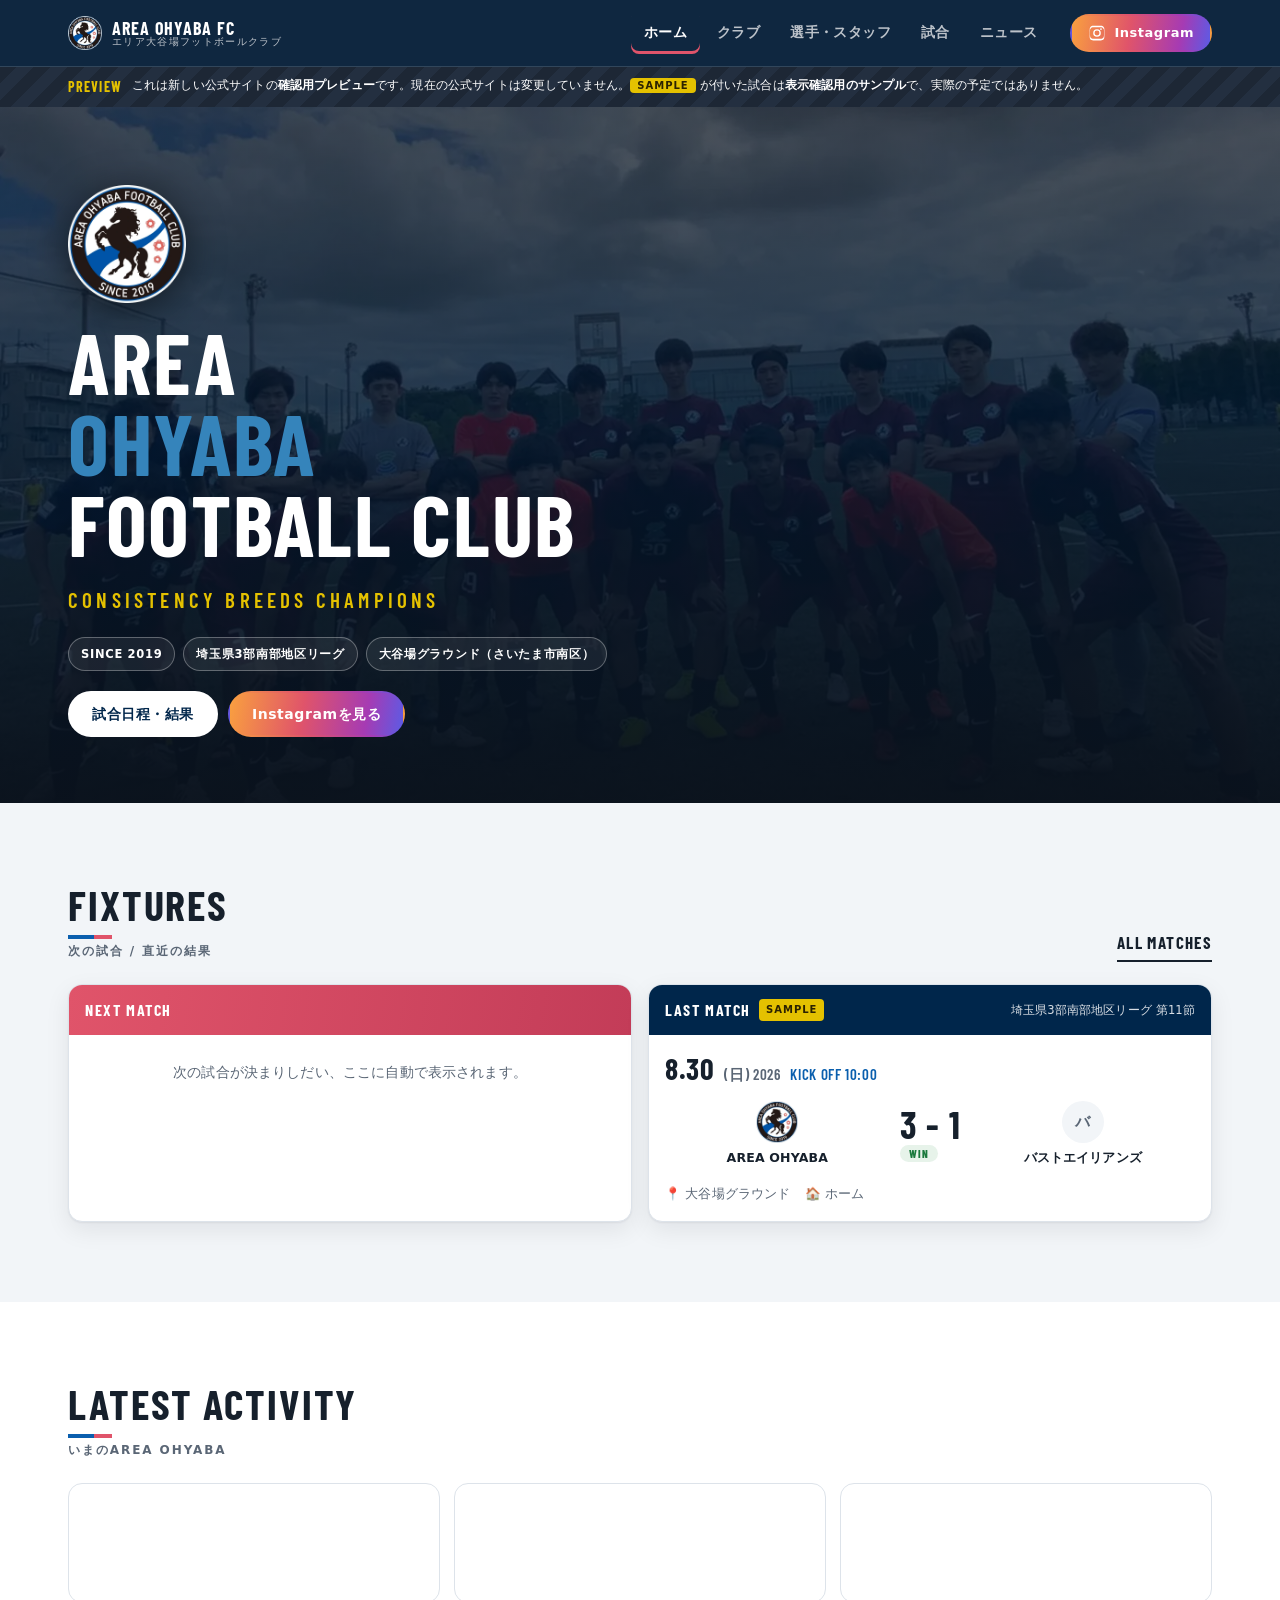
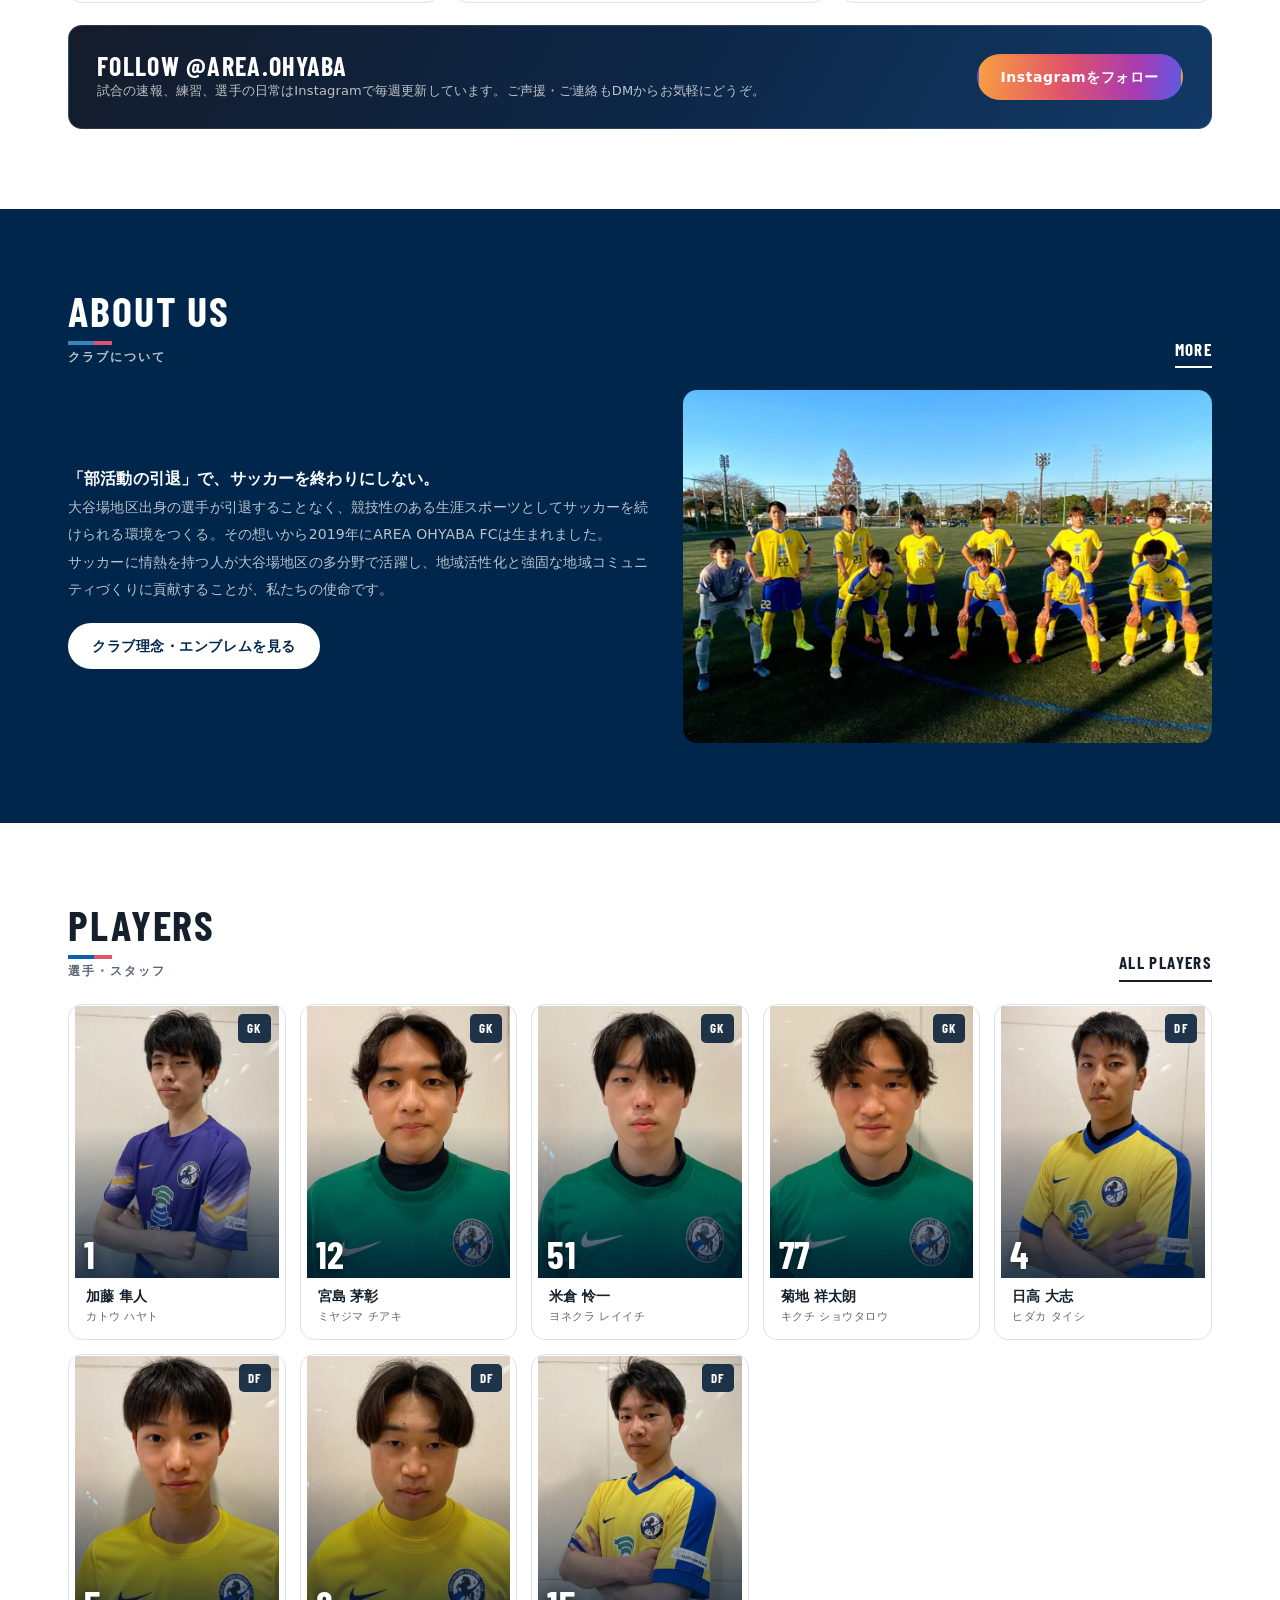
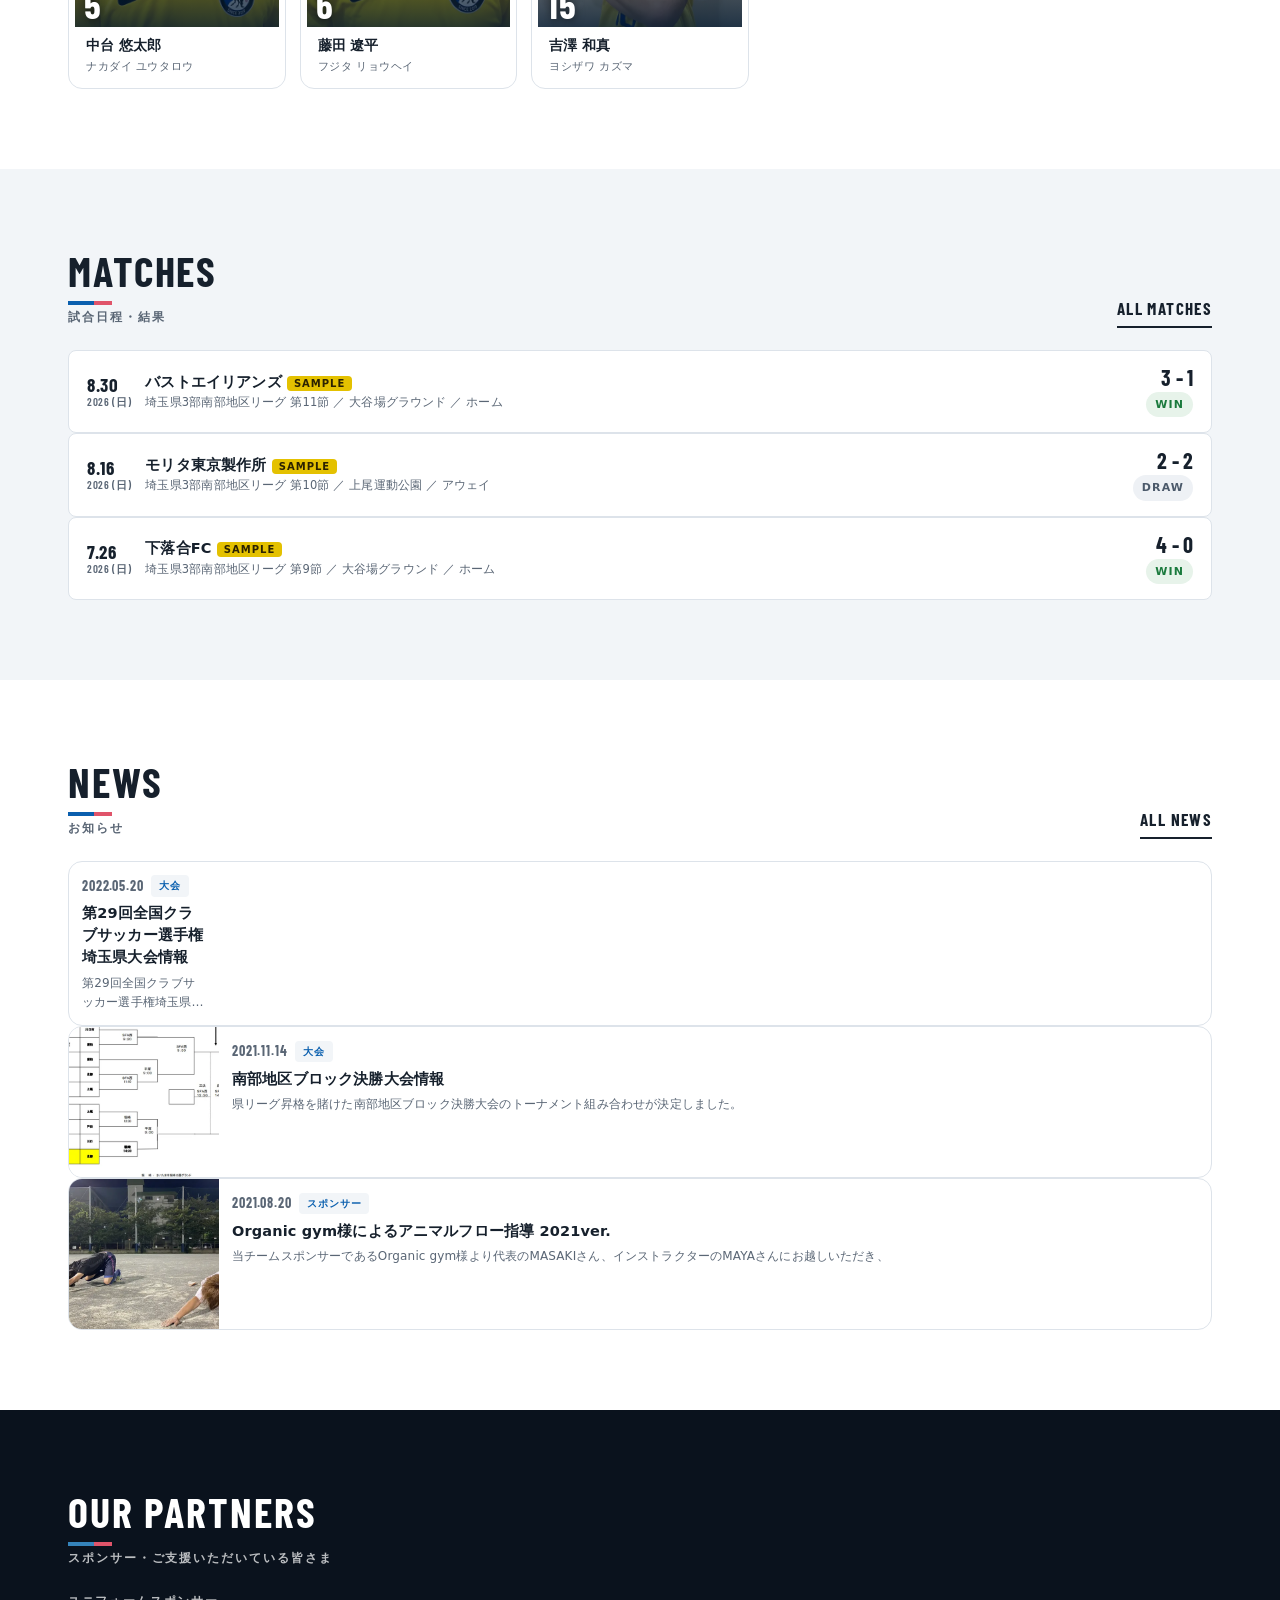
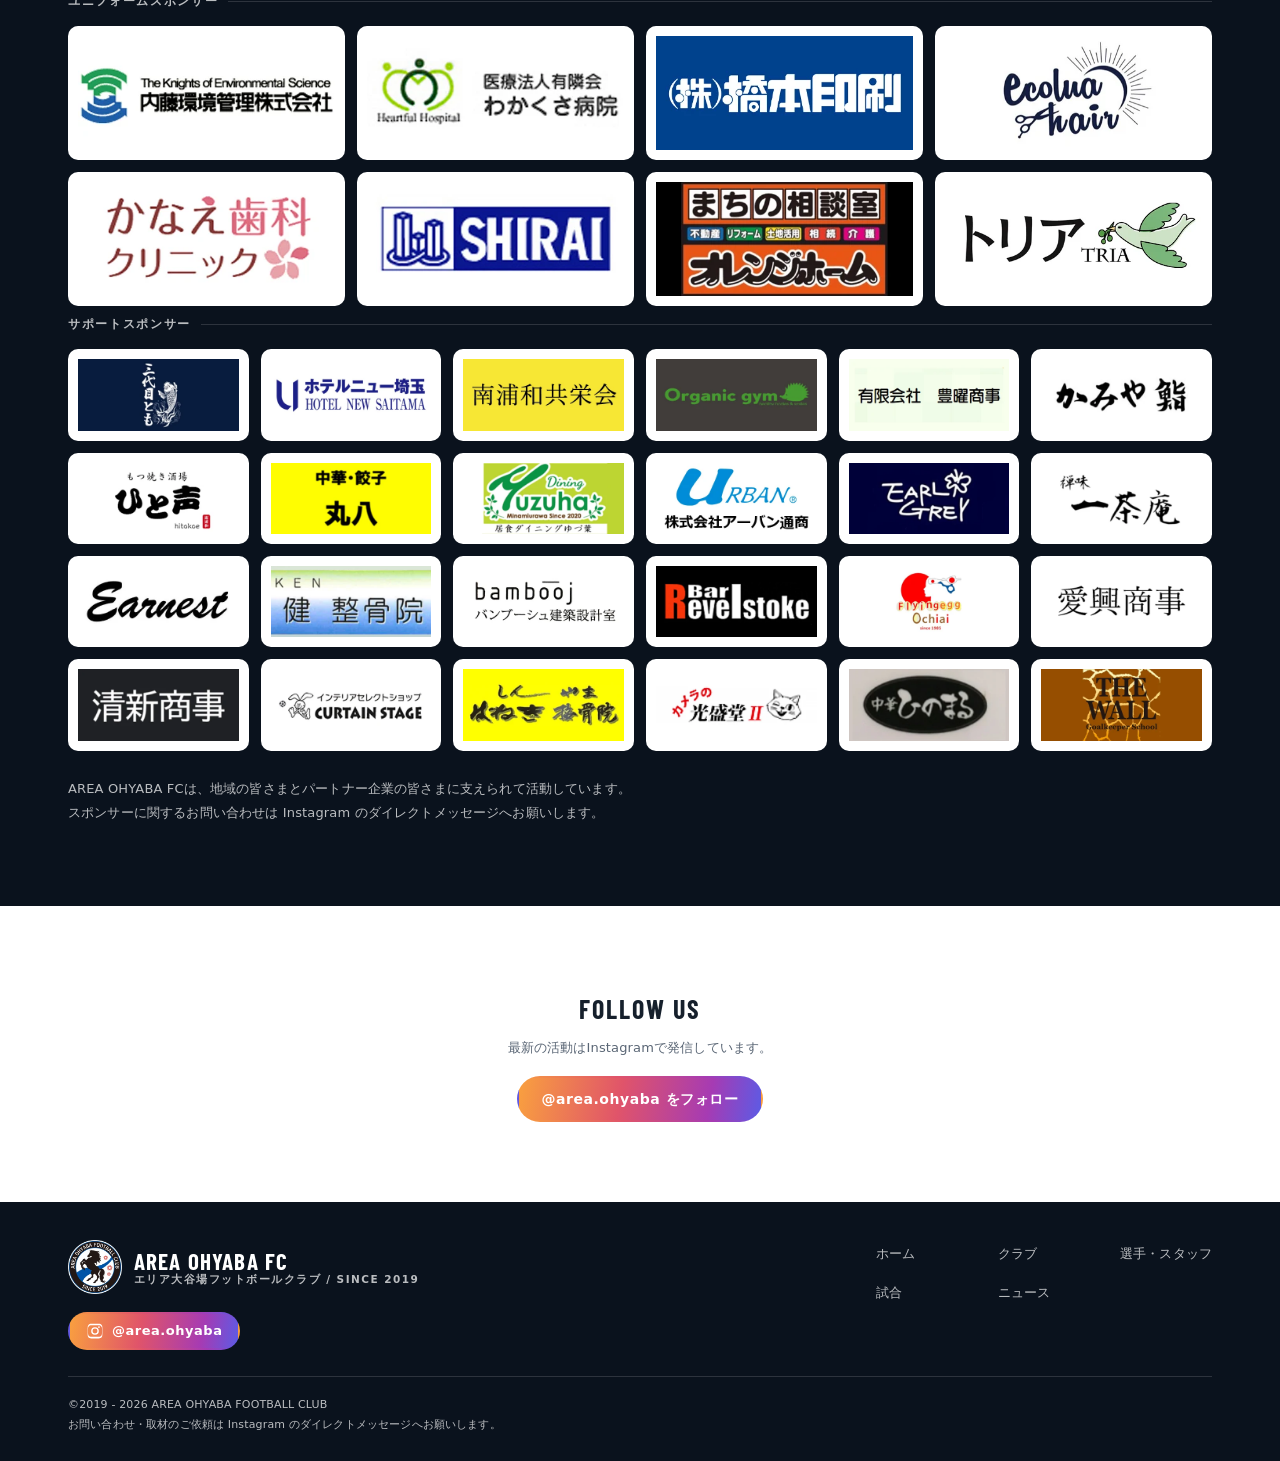
==== site/index.html @ 71bb1d7e "Phase 0-4: AREA OHYABA FC V2 仮サイト（初版） 現行サイト https://area-ohyaba.sub.jp/ は一切変更していない。 - 静的HTML+CSS+Van" ====
<!doctype html>
<html lang="ja">
<head>
<meta charset="utf-8">
<meta name="viewport" content="width=device-width,initial-scale=1,viewport-fit=cover">
<title>AREA OHYABA FC 公式サイト</title>
<meta name="description" content="さいたま市南区・大谷場地区を拠点に活動する社会人サッカークラブ AREA OHYABA FC の公式サイト。次の試合、試合結果、選手・スタッフ、ニュース、パートナー情報。">
<meta name="robots" content="noindex,nofollow"><!-- プレビュー中は検索エンジンに載せない。本番公開時に削除する -->
<link rel="canonical" href="https://taishi16.github.io/area-ohyaba-fc-v2/">
<meta property="og:type" content="website">
<meta property="og:site_name" content="AREA OHYABA FC">
<meta property="og:title" content="AREA OHYABA FC 公式サイト">
<meta property="og:description" content="さいたま市南区・大谷場地区を拠点に活動する社会人サッカークラブ AREA OHYABA FC の公式サイト。次の試合、試合結果、選手・スタッフ、ニュース、パートナー情報。">
<meta property="og:image" content="https://taishi16.github.io/area-ohyaba-fc-v2/assets/img/hero/ogp.jpg">
<meta property="og:url" content="https://taishi16.github.io/area-ohyaba-fc-v2/">
<meta name="twitter:card" content="summary_large_image">
<meta name="theme-color" content="#00264b">
<link rel="icon" href="favicon.png" sizes="32x32">
<link rel="apple-touch-icon" href="assets/img/brand/apple-touch-icon.png">
<link rel="preconnect" href="https://fonts.googleapis.com">
<link rel="preconnect" href="https://fonts.gstatic.com" crossorigin>
<link rel="stylesheet" href="https://fonts.googleapis.com/css2?family=Barlow+Condensed:wght@600;700&display=swap">
<link rel="stylesheet" href="assets/css/style.css">
</head>
<body data-page="home">
<noscript><div class="wrap"><p class="err">このサイトの表示にはJavaScriptが必要です。ブラウザの設定でJavaScriptを有効にしてください。</p></div></noscript>
<main>

  <!-- 01 HERO -->
  <section class="hero">
    <div class="hero__media">
      <picture>
        <source media="(min-width:1200px)" srcset="assets/img/hero/hero-1920.webp" type="image/webp">
        <source media="(min-width:700px)" srcset="assets/img/hero/hero-1280.webp" type="image/webp">
        <source srcset="assets/img/hero/hero-800.webp" type="image/webp">
        <img src="assets/img/hero/hero-1280.jpg" alt="" width="1280" height="720" fetchpriority="high">
      </picture>
    </div>
    <div class="wrap hero__in">
      <img class="hero__emblem" src="assets/img/brand/emblem-512.webp" width="118" height="118" alt="AREA OHYABA FC エンブレム">
      <h1 class="hero__name"><span>Area</span><span class="l2">Ohyaba</span><span>Football Club</span></h1>
      <p class="hero__tag" id="hero-tagline">CONSISTENCY BREEDS CHAMPIONS</p>
      <div class="hero__meta" id="hero-chips"></div>
      <div class="hero__cta">
        <a class="btn btn--on-dark" href="matches.html">試合日程・結果</a>
        <a class="btn btn--ig js-ig-link" href="#" target="_blank" rel="noopener">Instagramを見る</a>
      </div>
    </div>
  </section>

  <!-- 02/03 NEXT MATCH / LAST MATCH -->
  <section class="section section--soft">
    <div class="wrap">
      <div class="shead">
        <div class="shead__t"><h2 class="shead__en">Fixtures</h2><p class="shead__ja">次の試合 / 直近の結果</p></div>
        <a class="more" href="matches.html">All Matches</a>
      </div>
      <div class="fixtures" id="fixtures"><p class="loading">読み込み中…</p></div>
    </div>
  </section>

  <!-- 04 LATEST ACTIVITY -->
  <section class="section">
    <div class="wrap">
      <div class="shead">
        <div class="shead__t"><h2 class="shead__en">Latest Activity</h2><p class="shead__ja">いまのAREA OHYABA</p></div>
      </div>
      <div class="ig-grid" id="activity"><p class="loading">読み込み中…</p></div>
      <div class="ig-cta">
        <div class="ig-cta__body">
          <p class="ig-cta__t">Follow @area.ohyaba</p>
          <p class="ig-cta__d">試合の速報、練習、選手の日常はInstagramで毎週更新しています。ご声援・ご連絡もDMからお気軽にどうぞ。</p>
        </div>
        <a class="btn btn--ig js-ig-link" href="#" target="_blank" rel="noopener">Instagramをフォロー</a>
      </div>
    </div>
  </section>

  <!-- 05 ABOUT / CLUB -->
  <section class="section section--dark">
    <div class="wrap">
      <div class="shead">
        <div class="shead__t"><h2 class="shead__en">About Us</h2><p class="shead__ja">クラブについて</p></div>
        <a class="more" href="club.html">More</a>
      </div>
      <div class="about">
        <div>
          <p class="about__lead">「部活動の引退」で、サッカーを終わりにしない。</p>
          <p class="about__txt">大谷場地区出身の選手が引退することなく、競技性のある生涯スポーツとしてサッカーを続けられる環境をつくる。その想いから2019年にAREA OHYABA FCは生まれました。<br>サッカーに情熱を持つ人が大谷場地区の多分野で活躍し、地域活性化と強固な地域コミュニティづくりに貢献することが、私たちの使命です。</p>
          <p style="margin-top:20px"><a class="btn btn--on-dark" href="club.html">クラブ理念・エンブレムを見る</a></p>
        </div>
        <figure class="about__fig">
          <img src="assets/img/club/away-1200.webp" alt="AREA OHYABA FC の選手たち" loading="lazy" width="1200" height="800">
        </figure>
      </div>
    </div>
  </section>

  <!-- 06 PLAYERS -->
  <section class="section">
    <div class="wrap">
      <div class="shead">
        <div class="shead__t"><h2 class="shead__en">Players</h2><p class="shead__ja">選手・スタッフ</p></div>
        <a class="more" href="players.html">All Players</a>
      </div>
      <div class="pgrid" id="players-preview"></div>
    </div>
  </section>

  <!-- 07 MATCHES -->
  <section class="section section--soft">
    <div class="wrap">
      <div class="shead">
        <div class="shead__t"><h2 class="shead__en">Matches</h2><p class="shead__ja">試合日程・結果</p></div>
        <a class="more" href="matches.html">All Matches</a>
      </div>
      <div id="matches-preview"></div>
    </div>
  </section>

  <!-- 08 NEWS -->
  <section class="section">
    <div class="wrap">
      <div class="shead">
        <div class="shead__t"><h2 class="shead__en">News</h2><p class="shead__ja">お知らせ</p></div>
        <a class="more" href="news.html">All News</a>
      </div>
      <div id="news-preview"></div>
    </div>
  </section>

  <!-- 09 PARTNERS -->
  <section class="section section--ink">
    <div class="wrap">
      <div class="shead">
        <div class="shead__t"><h2 class="shead__en">Our Partners</h2><p class="shead__ja">スポンサー・ご支援いただいている皆さま</p></div>
      </div>
      <div id="sponsors"></div>
      <p style="margin-top:26px;font-size:13px;color:var(--text-inv-2);line-height:1.9">
        AREA OHYABA FCは、地域の皆さまとパートナー企業の皆さまに支えられて活動しています。<br>
        スポンサーに関するお問い合わせは Instagram のダイレクトメッセージへお願いします。</p>
    </div>
  </section>

  <!-- 10 SOCIAL -->
  <section class="section section--tight">
    <div class="wrap" style="text-align:center">
      <p style="font-family:var(--display);font-size:26px;font-weight:700;letter-spacing:.08em;text-transform:uppercase">Follow Us</p>
      <p style="font-size:13px;color:var(--text-2);margin:6px 0 16px">最新の活動はInstagramで発信しています。</p>
      <a class="btn btn--ig js-ig-link" href="#" target="_blank" rel="noopener">@area.ohyaba をフォロー</a>
    </div>
  </section>

</main>
<script src="assets/js/config.js"></script>
<script src="assets/js/app.js"></script>
</body>
</html>
---- site/assets/css/style.css ----
@charset "utf-8";
/* ==========================================================================
   AREA OHYABA FC — V2 stylesheet
   設計方針: スマートフォン最優先 / エンブレム由来の配色 / 1ファイル完結
   ブランドカラーはクラブエンブレムから採色（ネイビー・ブルー・ナデシコの赤）
   ========================================================================== */

/* ---------- 1. トークン ---------- */
:root{
  --ink:#0a121d;
  --navy:#00264b;
  --navy-2:#001c39;
  --navy-3:#062f57;
  --blue:#0a5fae;
  --blue-lt:#3584bb;
  --nadeshiko:#e0546a;
  --gold:#e4c100;

  --paper:#ffffff;
  --paper-2:#f2f5f8;
  --paper-3:#e6ebf1;

  --text:#16202c;
  --text-2:#5a6675;
  --text-inv:#ffffff;
  --text-inv-2:rgba(255,255,255,.72);

  --line:#dde3ea;
  --line-dark:rgba(255,255,255,.14);

  --radius:14px;
  --radius-sm:8px;
  --shadow:0 1px 2px rgba(10,18,29,.06),0 8px 24px rgba(10,18,29,.08);
  --shadow-lg:0 2px 6px rgba(10,18,29,.08),0 18px 48px rgba(10,18,29,.14);

  --wrap:1200px;
  --gut:20px;
  --header-h:60px;

  --display:"Barlow Condensed","Arial Narrow",system-ui,sans-serif;
  --sans:"Hiragino Kaku Gothic ProN","Hiragino Sans","Noto Sans JP","Yu Gothic Medium","Yu Gothic",Meiryo,system-ui,sans-serif;
}

/* ---------- 2. リセット ---------- */
*,*::before,*::after{box-sizing:border-box}
html{-webkit-text-size-adjust:100%;scroll-behavior:smooth;scroll-padding-top:calc(var(--header-h) + 12px)}
body{
  margin:0;font-family:var(--sans);color:var(--text);background:var(--paper);
  font-size:15px;line-height:1.75;letter-spacing:.01em;
  -webkit-font-smoothing:antialiased;overflow-x:hidden;
}
img,svg{max-width:100%;height:auto;display:block}
a{color:inherit;text-decoration:none}
button{font:inherit;color:inherit;background:none;border:0;cursor:pointer}
ul,ol{margin:0;padding:0;list-style:none}
h1,h2,h3,h4,p,figure{margin:0}
:focus-visible{outline:3px solid var(--blue-lt);outline-offset:2px;border-radius:4px}

/* ---------- 3. レイアウト ---------- */
.wrap{width:100%;max-width:var(--wrap);margin-inline:auto;padding-inline:var(--gut)}
.section{padding:52px 0}
.section--tight{padding:36px 0}
.section--dark{background:var(--navy);color:var(--text-inv)}
.section--ink{background:var(--ink);color:var(--text-inv)}
.section--soft{background:var(--paper-2)}
.section--dark a:not(.btn),.section--ink a:not(.btn){color:var(--text-inv)}

/* セクション見出し */
.shead{display:flex;align-items:flex-end;justify-content:space-between;gap:16px;margin-bottom:22px}
.shead__t{display:flex;flex-direction:column;gap:2px;min-width:0}
.shead__en{
  font-family:var(--display);font-weight:700;font-size:clamp(28px,7.4vw,42px);
  line-height:1;letter-spacing:.045em;text-transform:uppercase;
}
.shead__ja{font-size:12px;font-weight:700;letter-spacing:.16em;color:var(--text-2)}
.section--dark .shead__ja,.section--ink .shead__ja{color:var(--text-inv-2)}
.shead__en::after{
  content:"";display:block;width:44px;height:4px;margin-top:10px;
  background:linear-gradient(90deg,var(--blue) 0 60%,var(--nadeshiko) 60% 100%);
}
.section--dark .shead__en::after,.section--ink .shead__en::after{
  background:linear-gradient(90deg,var(--blue-lt) 0 60%,var(--nadeshiko) 60% 100%);
}

/* リンクボタン */
.btn{
  display:inline-flex;align-items:center;justify-content:center;gap:8px;
  min-height:46px;padding:0 22px;border-radius:999px;
  font-weight:700;font-size:14px;letter-spacing:.04em;
  background:var(--navy);color:#fff;border:2px solid var(--navy);
  transition:transform .15s ease,background .15s ease,border-color .15s ease;
}
.btn:hover{background:var(--blue);border-color:var(--blue);transform:translateY(-1px)}
.btn--ghost{background:transparent;color:var(--navy)}
.btn--ghost:hover{background:var(--navy);color:#fff}
.btn--on-dark{background:#fff;color:var(--navy);border-color:#fff}
.btn--on-dark:hover{background:var(--blue-lt);border-color:var(--blue-lt);color:#fff}
.btn--ig{
  background:linear-gradient(100deg,#f9a03f,#e0546a 42%,#a63bb3 78%,#5c5be5);
  border-color:transparent;color:#fff;
}
.btn--ig:hover{filter:brightness(1.08);background:linear-gradient(100deg,#f9a03f,#e0546a 42%,#a63bb3 78%,#5c5be5)}
.btn--sm{min-height:38px;padding:0 16px;font-size:13px}
.btn__ico{width:18px;height:18px;flex:none;fill:currentColor}

.more{
  display:inline-flex;align-items:center;gap:7px;
  font-family:var(--display);font-size:17px;font-weight:700;letter-spacing:.08em;
  text-transform:uppercase;white-space:nowrap;padding-bottom:2px;
  border-bottom:2px solid currentColor;
}
.more:hover{color:var(--blue)}
.section--dark .more:hover,.section--ink .more:hover{color:var(--blue-lt)}

/* ---------- 4. プレビュー帯 ---------- */
.preview-bar{
  background:repeating-linear-gradient(135deg,#1d2735 0 12px,#232f40 12px 24px);
  color:#fff;font-size:12px;line-height:1.6;padding:9px 0;
}
.preview-bar__in{display:flex;gap:10px;align-items:flex-start}
.preview-bar b{color:var(--gold);flex:none;letter-spacing:.08em;font-family:var(--display);font-size:14px}

/* ---------- 5. ヘッダー ---------- */
.hd{
  position:sticky;top:0;z-index:60;background:rgba(0,26,53,.94);
  backdrop-filter:saturate(150%) blur(10px);color:#fff;
  border-bottom:1px solid var(--line-dark);
}
.hd__in{display:flex;align-items:center;gap:12px;height:var(--header-h)}
.hd__brand{display:flex;align-items:center;gap:10px;min-width:0;margin-right:auto}
.hd__emblem{width:34px;height:34px;flex:none}
.hd__names{display:flex;flex-direction:column;line-height:1.05;min-width:0}
.hd__en{font-family:var(--display);font-weight:700;font-size:18px;letter-spacing:.05em;white-space:nowrap}
.hd__ja{font-size:9.5px;letter-spacing:.14em;color:var(--text-inv-2);white-space:nowrap}

.hd__nav{display:none}
.hd__ig{display:none}

.burger{
  width:42px;height:42px;flex:none;display:grid;place-items:center;
  border:1px solid var(--line-dark);border-radius:10px;
}
.burger span{display:block;width:18px;height:2px;background:#fff;border-radius:2px;position:relative;transition:.2s}
.burger span::before,.burger span::after{
  content:"";position:absolute;left:0;width:18px;height:2px;background:#fff;border-radius:2px;transition:.2s;
}
.burger span::before{top:-6px}.burger span::after{top:6px}
.nav-open .burger span{background:transparent}
.nav-open .burger span::before{top:0;transform:rotate(45deg)}
.nav-open .burger span::after{top:0;transform:rotate(-45deg)}

.drawer{
  position:fixed;inset:var(--header-h) 0 0;z-index:55;background:var(--navy-2);
  padding:18px var(--gut) 40px;overflow-y:auto;
  transform:translateY(-8px);opacity:0;visibility:hidden;transition:.22s ease;
}
.nav-open .drawer{transform:none;opacity:1;visibility:visible}
.drawer a{
  display:flex;align-items:baseline;gap:12px;padding:15px 4px;
  border-bottom:1px solid var(--line-dark);color:#fff;
}
.drawer a .en{font-family:var(--display);font-size:24px;font-weight:700;letter-spacing:.05em;text-transform:uppercase}
.drawer a .ja{font-size:12px;color:var(--text-inv-2)}
.drawer a[aria-current="page"] .en{color:var(--gold)}
.drawer__social{display:flex;gap:10px;margin-top:22px;flex-wrap:wrap}

/* ---------- 6. ヒーロー ---------- */
.hero{position:relative;background:var(--ink);color:#fff;overflow:hidden}
.hero__media{position:absolute;inset:0}
.hero__media img{width:100%;height:100%;object-fit:cover;object-position:50% 32%;opacity:.5}
.hero__media::after{
  content:"";position:absolute;inset:0;
  background:linear-gradient(180deg,rgba(10,18,29,.45) 0%,rgba(0,26,53,.62) 45%,rgba(10,18,29,.95) 100%);
}
.hero__in{position:relative;padding-block:38px 34px;display:flex;flex-direction:column;align-items:flex-start;gap:16px}
.hero__emblem{width:88px;height:88px;filter:drop-shadow(0 6px 18px rgba(0,0,0,.5))}
.hero__name{
  font-family:var(--display);font-weight:700;line-height:.94;letter-spacing:.02em;
  font-size:clamp(40px,12.4vw,86px);text-transform:uppercase;
}
.hero__name span{display:block}
.hero__name .l2{color:var(--blue-lt)}
.hero__tag{
  font-family:var(--display);font-size:clamp(15px,4.2vw,21px);font-weight:600;
  letter-spacing:.2em;text-transform:uppercase;color:var(--gold);
}
.hero__meta{display:flex;flex-wrap:wrap;gap:8px}
.hero__chip{
  font-size:11.5px;font-weight:700;letter-spacing:.06em;padding:6px 12px;border-radius:999px;
  border:1px solid rgba(255,255,255,.3);background:rgba(255,255,255,.07);
}
.hero__cta{display:flex;flex-wrap:wrap;gap:10px;margin-top:2px}

/* ---------- 7. 試合カード ---------- */
.fixtures{display:grid;gap:14px}
.mcard{
  background:#fff;color:var(--text);border-radius:var(--radius);overflow:hidden;
  box-shadow:var(--shadow);border:1px solid var(--line);
  display:flex;flex-direction:column;
}
.mcard__top{
  display:flex;align-items:center;gap:8px;flex-wrap:wrap;
  padding:11px 16px;background:var(--navy);color:#fff;
}
.mcard--next .mcard__top{background:linear-gradient(100deg,var(--nadeshiko),#c33c58)}
.mcard__label{font-family:var(--display);font-size:16px;font-weight:700;letter-spacing:.1em;text-transform:uppercase}
.mcard__comp{font-size:11.5px;color:rgba(255,255,255,.85);margin-left:auto;text-align:right;line-height:1.4}
.mcard__body{padding:18px 16px 16px;display:grid;gap:14px}
.mcard__date{
  display:flex;align-items:baseline;gap:10px;flex-wrap:wrap;
  font-family:var(--display);letter-spacing:.04em;
}
.mcard__d{font-size:30px;font-weight:700;line-height:1}
.mcard__dow{font-size:15px;font-weight:600;color:var(--text-2)}
.mcard__time{font-size:15px;font-weight:600;color:var(--blue)}
.mcard__vs{display:grid;grid-template-columns:1fr auto 1fr;align-items:center;gap:10px}
.mcard__team{display:flex;flex-direction:column;align-items:center;gap:7px;text-align:center;min-width:0}
.mcard__team img{width:42px;height:42px}
.mcard__tn{font-size:12.5px;font-weight:700;line-height:1.35;word-break:break-word}
.mcard__score{
  font-family:var(--display);font-weight:700;font-size:38px;line-height:1;letter-spacing:.02em;
  white-space:nowrap;
}
.mcard__score small{font-size:15px;color:var(--text-2);letter-spacing:.14em;display:block;margin-top:2px;font-weight:600}
.mcard__badge{
  display:inline-block;font-size:11px;font-weight:800;letter-spacing:.1em;
  padding:3px 9px;border-radius:999px;
}
.badge--w{background:#e7f3ea;color:#1b7a3d}
.badge--d{background:#eef1f5;color:#4c5a6b}
.badge--l{background:#fdecee;color:#b03247}
.mcard__foot{
  display:flex;flex-wrap:wrap;gap:6px 14px;padding:0 16px 16px;
  font-size:12.5px;color:var(--text-2);
}
.mcard__foot span{display:inline-flex;align-items:center;gap:5px}
.mcard__empty{padding:26px 16px;text-align:center;color:var(--text-2);font-size:13.5px}
.tag-sample{
  background:var(--gold);color:#2b2200;font-size:10px;font-weight:800;
  letter-spacing:.1em;padding:2px 7px;border-radius:4px;flex:none;
}

/* 試合リスト（行） */
.mlist{display:grid;gap:8px}
.mrow{
  display:grid;grid-template-columns:auto 1fr auto;gap:10px 14px;align-items:center;
  padding:13px 14px;background:#fff;border:1px solid var(--line);border-radius:var(--radius-sm);
}
.mrow__date{font-family:var(--display);font-weight:700;font-size:19px;line-height:1.1;letter-spacing:.03em;white-space:nowrap}
.mrow__date small{display:block;font-size:11px;color:var(--text-2);letter-spacing:.06em;font-weight:600}
.mrow__main{min-width:0}
.mrow__opp{font-weight:700;font-size:14.5px;line-height:1.4;word-break:break-word}
.mrow__meta{font-size:11.5px;color:var(--text-2);margin-top:2px;line-height:1.5}
.mrow__right{text-align:right;display:flex;flex-direction:column;align-items:flex-end;gap:4px}
.mrow__sc{font-family:var(--display);font-weight:700;font-size:22px;line-height:1;white-space:nowrap}
.mrow__st{font-size:11px;color:var(--text-2);white-space:nowrap}

/* 年度・状態フィルタ */
.filters{display:flex;flex-wrap:wrap;gap:8px;margin-bottom:18px}
.chip{
  min-height:36px;padding:0 15px;border-radius:999px;border:1.5px solid var(--line);
  background:#fff;font-size:13px;font-weight:700;color:var(--text-2);display:inline-flex;align-items:center;
}
.chip[aria-pressed="true"]{background:var(--navy);border-color:var(--navy);color:#fff}

/* ---------- 8. LATEST ACTIVITY (Instagram) ---------- */
.ig-grid{display:grid;gap:14px}
.ig-slot{
  border-radius:var(--radius);overflow:hidden;background:#fff;
  border:1px solid var(--line);min-height:120px;min-width:0;
}
/* Instagram公式の埋め込みiframeは自前の幅を持つため、枠内に収める */
.ig-slot iframe{
  display:block !important;margin:0 !important;
  width:100% !important;min-width:0 !important;max-width:100% !important;
}
.ig-slot blockquote{margin:0 !important;width:100% !important;min-width:0 !important;max-width:100% !important}
.ig-fallback{
  display:flex;flex-direction:column;gap:12px;padding:22px 18px;background:#fff;color:var(--text);
  align-items:flex-start;
}
.ig-fallback__t{font-weight:700;font-size:14px;line-height:1.6}
.ig-fallback__d{font-size:12.5px;color:var(--text-2)}
.ig-cta{
  margin-top:22px;padding:22px 18px;border-radius:var(--radius);
  background:linear-gradient(120deg,#141c2b,#0d2748 55%,#123a67);
  color:#fff;display:flex;flex-direction:column;gap:14px;align-items:flex-start;
  border:1px solid rgba(255,255,255,.12);
}
.ig-cta__t{font-family:var(--display);font-size:26px;font-weight:700;letter-spacing:.05em;line-height:1.1;text-transform:uppercase}
.ig-cta__d{font-size:13px;color:var(--text-inv-2);line-height:1.7}

/* ---------- 9. 選手 ---------- */
.pgrid{display:grid;grid-template-columns:repeat(2,1fr);gap:12px}
.pgrid>*,.sgrid>*,.ngrid>*,.ig-grid>*,.fixtures>*,.vgrid>*{min-width:0}
.pcard{
  position:relative;background:#fff;border:1px solid var(--line);border-radius:var(--radius);
  overflow:hidden;text-align:left;width:100%;transition:transform .16s ease,box-shadow .16s ease;
}
.pcard:hover{transform:translateY(-3px);box-shadow:var(--shadow-lg)}
.pcard__ph{position:relative;aspect-ratio:3/4;background:var(--paper-3);overflow:hidden}
.pcard__ph img{width:100%;height:100%;object-fit:cover;object-position:50% 18%}
.pcard__ph::after{
  content:"";position:absolute;inset:auto 0 0 0;height:56%;
  background:linear-gradient(180deg,transparent,rgba(0,26,53,.82));
}
.pcard__no{
  position:absolute;left:9px;bottom:6px;z-index:2;color:#fff;
  font-family:var(--display);font-weight:700;font-size:38px;line-height:.9;letter-spacing:.01em;
  text-shadow:0 2px 10px rgba(0,0,0,.5);
}
.pcard__pos{
  position:absolute;right:8px;top:8px;z-index:2;
  font-family:var(--display);font-size:13px;font-weight:700;letter-spacing:.1em;
  background:rgba(0,26,53,.86);color:#fff;padding:3px 9px;border-radius:5px;
}
.pcard__info{padding:9px 11px 12px}
.pcard__nm{font-weight:700;font-size:14px;line-height:1.4;word-break:break-word}
.pcard__kn{font-size:10.5px;color:var(--text-2);letter-spacing:.05em;margin-top:1px}
.pos-head{
  display:flex;align-items:center;gap:10px;margin:26px 0 12px;
  font-family:var(--display);font-size:24px;font-weight:700;letter-spacing:.1em;text-transform:uppercase;
}
.pos-head::after{content:"";flex:1;height:1px;background:var(--line)}
.pos-head span{font-family:var(--sans);font-size:11px;font-weight:700;color:var(--text-2);letter-spacing:.1em}

/* スタッフ */
.sgrid{display:grid;grid-template-columns:repeat(2,1fr);gap:12px}
.scard{background:#fff;border:1px solid var(--line);border-radius:var(--radius);overflow:hidden;text-align:left;width:100%}
.scard__ph{aspect-ratio:3/4;background:var(--paper-3)}
.scard__ph img{width:100%;height:100%;object-fit:cover;object-position:50% 18%}
.scard__info{padding:10px 11px 13px}
.scard__role{font-size:10.5px;font-weight:800;letter-spacing:.1em;color:var(--blue);margin-bottom:3px}
.scard__nm{font-weight:700;font-size:14px;line-height:1.4}
.scard__kn{font-size:10.5px;color:var(--text-2);margin-top:1px}

/* 選手モーダル */
.modal{position:fixed;inset:0;z-index:80;display:none}
.modal[open],.modal.is-open{display:block}
.modal__scrim{position:absolute;inset:0;background:rgba(6,14,24,.72);backdrop-filter:blur(3px)}
.modal__panel{
  position:absolute;left:0;right:0;bottom:0;max-height:92vh;overflow-y:auto;
  background:#fff;border-radius:18px 18px 0 0;padding:0 0 28px;
  animation:sheetup .24s cubic-bezier(.2,.8,.3,1);
}
@keyframes sheetup{from{transform:translateY(18px);opacity:.6}to{transform:none;opacity:1}}
.modal__close{
  position:absolute;right:10px;top:10px;z-index:3;width:38px;height:38px;border-radius:50%;
  background:rgba(10,18,29,.55);color:#fff;font-size:20px;display:grid;place-items:center;
}
.modal__hero{position:relative;background:var(--navy)}
.modal__hero img{width:100%;aspect-ratio:1/1;object-fit:cover;object-position:50% 16%}
.modal__hero::after{content:"";position:absolute;inset:auto 0 0 0;height:52%;background:linear-gradient(180deg,transparent,rgba(0,26,53,.9))}
.modal__id{position:absolute;left:18px;bottom:14px;z-index:2;color:#fff}
.modal__no{font-family:var(--display);font-size:52px;font-weight:700;line-height:.9}
.modal__nm{font-size:20px;font-weight:700;margin-top:2px}
.modal__kn{font-size:11.5px;color:var(--text-inv-2);letter-spacing:.08em}
.modal__pos{
  position:absolute;right:16px;bottom:16px;z-index:2;font-family:var(--display);
  font-size:15px;font-weight:700;letter-spacing:.1em;background:var(--nadeshiko);color:#fff;
  padding:5px 12px;border-radius:6px;
}
.dl{display:grid;grid-template-columns:86px 1fr;gap:0;margin:0;padding:4px 18px 0}
.dl dt{padding:12px 0;font-size:12px;font-weight:700;color:var(--text-2);border-bottom:1px solid var(--line)}
.dl dd{padding:12px 0;margin:0;font-size:14px;border-bottom:1px solid var(--line);white-space:pre-line;line-height:1.7}

/* ---------- 10. ニュース ---------- */
.ngrid{display:grid;gap:14px}
.ncard{
  display:grid;grid-template-columns:104px 1fr;gap:0;background:#fff;
  border:1px solid var(--line);border-radius:var(--radius);overflow:hidden;
}
.ncard--noimg{grid-template-columns:1fr}
.ncard__ph{background:var(--paper-3);aspect-ratio:1/1}
.ncard__ph img{width:100%;height:100%;object-fit:cover}
.ncard__b{padding:12px 13px;min-width:0;display:flex;flex-direction:column;gap:5px}
.ncard__m{display:flex;align-items:center;gap:8px;flex-wrap:wrap}
.ncard__date{font-family:var(--display);font-size:14px;font-weight:700;letter-spacing:.06em;color:var(--text-2)}
.ncard__cat{font-size:10px;font-weight:800;letter-spacing:.08em;padding:2px 8px;border-radius:4px;background:var(--paper-2);color:var(--blue)}
.ncard__t{font-weight:700;font-size:14.5px;line-height:1.5;word-break:break-word}
.ncard__s{font-size:12px;color:var(--text-2);line-height:1.65;display:-webkit-box;-webkit-line-clamp:2;-webkit-box-orient:vertical;overflow:hidden}

.article{max-width:760px;margin-inline:auto}
.article__head{margin-bottom:22px}
.article__t{font-size:22px;font-weight:700;line-height:1.5;margin-top:8px}
.article__body p{margin:0 0 1.1em;font-size:15px;line-height:1.95}
.article__figs{display:grid;gap:12px;margin:22px 0}
.article__figs img{width:100%;border-radius:var(--radius)}

/* ---------- 11. スポンサー ---------- */
.tier{margin-top:8px}
.tier__h{
  display:flex;align-items:center;gap:10px;margin:0 0 14px;
  font-size:12px;font-weight:800;letter-spacing:.14em;color:var(--text-2);
}
.tier__h::after{content:"";flex:1;height:1px;background:var(--line)}
.section--dark .tier__h,.section--ink .tier__h{color:var(--text-inv-2)}
.section--dark .tier__h::after,.section--ink .tier__h::after{background:var(--line-dark)}
.sponsors{display:grid;grid-template-columns:repeat(2,1fr);gap:10px}
.sponsors>*{min-width:0}
.sponsors--main{grid-template-columns:repeat(2,1fr)}
.sponsor{
  background:#fff;border-radius:10px;display:grid;place-items:center;
  padding:10px;aspect-ratio:410/182;transition:transform .15s ease;
}
.sponsor:hover{transform:translateY(-2px)}
.sponsor img{width:100%;height:100%;min-width:0;object-fit:contain}

/* ---------- 12. ABOUT / CLUB ---------- */
.about{display:grid;gap:20px}
.about__lead{font-size:16px;font-weight:700;line-height:1.85}
.about__txt{font-size:14px;line-height:1.95;color:var(--text-2)}
.section--dark .about__txt,.section--ink .about__txt{color:var(--text-inv-2)}
.about__fig img{border-radius:var(--radius);width:100%}

.vgrid{display:grid;gap:12px}
.vitem{
  background:#fff;border:1px solid var(--line);border-radius:var(--radius);padding:18px 16px;
  display:grid;gap:7px;
}
.vitem__n{font-family:var(--display);font-size:15px;font-weight:700;letter-spacing:.12em;color:var(--blue)}
.vitem__t{font-weight:700;font-size:15px;line-height:1.6}
.vitem__d{font-size:13px;color:var(--text-2);line-height:1.85}

.emblem-block{display:grid;gap:20px;align-items:start}
.emblem-block__img{background:#fff;border-radius:var(--radius);padding:26px;display:grid;place-items:center}
.emblem-block__img img{max-width:230px}

.facts{display:grid;grid-template-columns:1fr;gap:0;border-top:1px solid var(--line)}
.facts>div{display:grid;grid-template-columns:100px 1fr;gap:12px;padding:13px 2px;border-bottom:1px solid var(--line)}
.facts dt{font-size:12px;font-weight:700;color:var(--text-2)}
.facts dd{margin:0;font-size:14px;line-height:1.7}
.section--dark .facts,.section--dark .facts>div{border-color:var(--line-dark)}
.section--dark .facts dt{color:var(--text-inv-2)}

/* ---------- 13. フッター ---------- */
.ft{background:var(--ink);color:#fff;padding:38px 0 26px}
.ft__top{display:grid;gap:22px}
.ft__brand{display:flex;align-items:center;gap:12px}
.ft__brand img{width:54px;height:54px}
.ft__nm{font-family:var(--display);font-size:23px;font-weight:700;letter-spacing:.05em;line-height:1.1}
.ft__nm small{display:block;font-family:var(--sans);font-size:10.5px;letter-spacing:.14em;color:var(--text-inv-2)}
.ft__nav{display:grid;grid-template-columns:repeat(2,1fr);gap:10px 16px}
.ft__nav a{font-size:13px;color:var(--text-inv-2);padding:3px 0}
.ft__nav a:hover{color:#fff}
.ft__social{display:flex;gap:10px;flex-wrap:wrap}
.ft__cr{
  margin-top:26px;padding-top:18px;border-top:1px solid var(--line-dark);
  font-size:11px;color:var(--text-inv-2);line-height:1.8;
}

/* ---------- 14. 下層ページ見出し ---------- */
.phead{background:var(--navy);color:#fff;padding:30px 0 26px;position:relative;overflow:hidden}
.phead::after{
  content:"";position:absolute;right:-40px;top:-40px;width:220px;height:220px;border-radius:50%;
  background:radial-gradient(circle,rgba(53,132,187,.4),transparent 68%);
}
.phead__in{position:relative}
.phead__en{font-family:var(--display);font-size:clamp(34px,10vw,58px);font-weight:700;line-height:.98;letter-spacing:.04em;text-transform:uppercase}
.phead__ja{font-size:12px;letter-spacing:.16em;color:var(--text-inv-2);margin-top:4px}
.crumb{font-size:11.5px;color:var(--text-inv-2);margin-bottom:8px}
.crumb a:hover{color:#fff;text-decoration:underline}

/* ---------- 15. 状態表示 ---------- */
.loading{padding:40px 0;text-align:center;color:var(--text-2);font-size:13px}
.err{
  margin:18px 0;padding:14px 16px;border-radius:var(--radius-sm);
  background:#fdf2f4;border:1px solid #f3c9d1;color:#8c2a3d;font-size:13px;line-height:1.7;
}
.skeleton{background:linear-gradient(90deg,#eef1f5 25%,#e2e7ee 37%,#eef1f5 63%);
  background-size:400% 100%;animation:sk 1.3s ease infinite;border-radius:var(--radius)}
@keyframes sk{0%{background-position:100% 50%}100%{background-position:0 50%}}
.visually-hidden{position:absolute!important;width:1px;height:1px;margin:-1px;padding:0;overflow:hidden;clip:rect(0 0 0 0);white-space:nowrap;border:0}

/* ==========================================================================
   ブレークポイント
   ========================================================================== */
@media (min-width:600px){
  .pgrid{grid-template-columns:repeat(3,1fr);gap:14px}
  .sgrid{grid-template-columns:repeat(3,1fr);gap:14px}
  .sponsors{grid-template-columns:repeat(3,1fr);gap:12px}
  .sponsors--main{grid-template-columns:repeat(3,1fr)}
  .ncard{grid-template-columns:150px 1fr}
  .ft__nav{grid-template-columns:repeat(3,1fr)}
}

@media (min-width:768px){
  :root{--gut:28px;--header-h:66px}
  body{font-size:15.5px}
  .section{padding:68px 0}
  .hero__in{padding-block:56px 50px;gap:18px}
  .hero__emblem{width:104px;height:104px}
  .fixtures{grid-template-columns:1fr 1fr;gap:16px}
  .ig-grid{grid-template-columns:repeat(2,1fr)}
  .ig-cta{flex-direction:row;align-items:center;justify-content:space-between;padding:26px 28px}
  .ig-cta__body{max-width:62%}
  .about{grid-template-columns:1.05fr .95fr;gap:30px;align-items:center}
  .vgrid{grid-template-columns:repeat(3,1fr)}
  .emblem-block{grid-template-columns:300px 1fr;gap:34px}
  .mrow{grid-template-columns:auto 1fr auto;padding:15px 18px}
  .modal__panel{
    left:50%;top:50%;right:auto;bottom:auto;transform:translate(-50%,-50%);
    width:min(560px,92vw);max-height:88vh;border-radius:18px;
  }
  @keyframes sheetup{from{transform:translate(-50%,-46%);opacity:.6}to{transform:translate(-50%,-50%);opacity:1}}
  .dl{grid-template-columns:104px 1fr;padding:6px 24px 0}
  .ft__top{grid-template-columns:1fr auto;align-items:start;gap:34px}
  .ft__nav{grid-template-columns:repeat(3,1fr);gap:10px 30px}
}

@media (min-width:1024px){
  .hd__nav{display:flex;align-items:center;gap:4px}
  .hd__nav a{
    padding:9px 13px;border-radius:8px;font-size:13.5px;font-weight:700;letter-spacing:.03em;
    color:var(--text-inv-2);transition:.15s;
  }
  .hd__nav a:hover{color:#fff;background:rgba(255,255,255,.08)}
  .hd__nav a[aria-current="page"]{color:#fff;box-shadow:inset 0 -3px 0 var(--nadeshiko)}
  .hd__ig{display:inline-flex;margin-left:8px}
  .burger,.drawer{display:none}
  .pgrid{grid-template-columns:repeat(5,1fr)}
  .sgrid{grid-template-columns:repeat(6,1fr)}
  .sponsors{grid-template-columns:repeat(6,1fr)}
  .sponsors--main{grid-template-columns:repeat(4,1fr)}
  .ngrid{grid-template-columns:repeat(2,1fr)}
  .section{padding:80px 0}
  .hero__in{padding-block:78px 66px}
}

@media (min-width:1280px){
  .ig-grid{grid-template-columns:repeat(3,1fr)}
  .hero__emblem{width:118px;height:118px}
  .ngrid{grid-template-columns:repeat(3,1fr)}
}

@media (prefers-reduced-motion:reduce){
  *,*::before,*::after{animation-duration:.001ms!important;transition-duration:.001ms!important;scroll-behavior:auto!important}
}
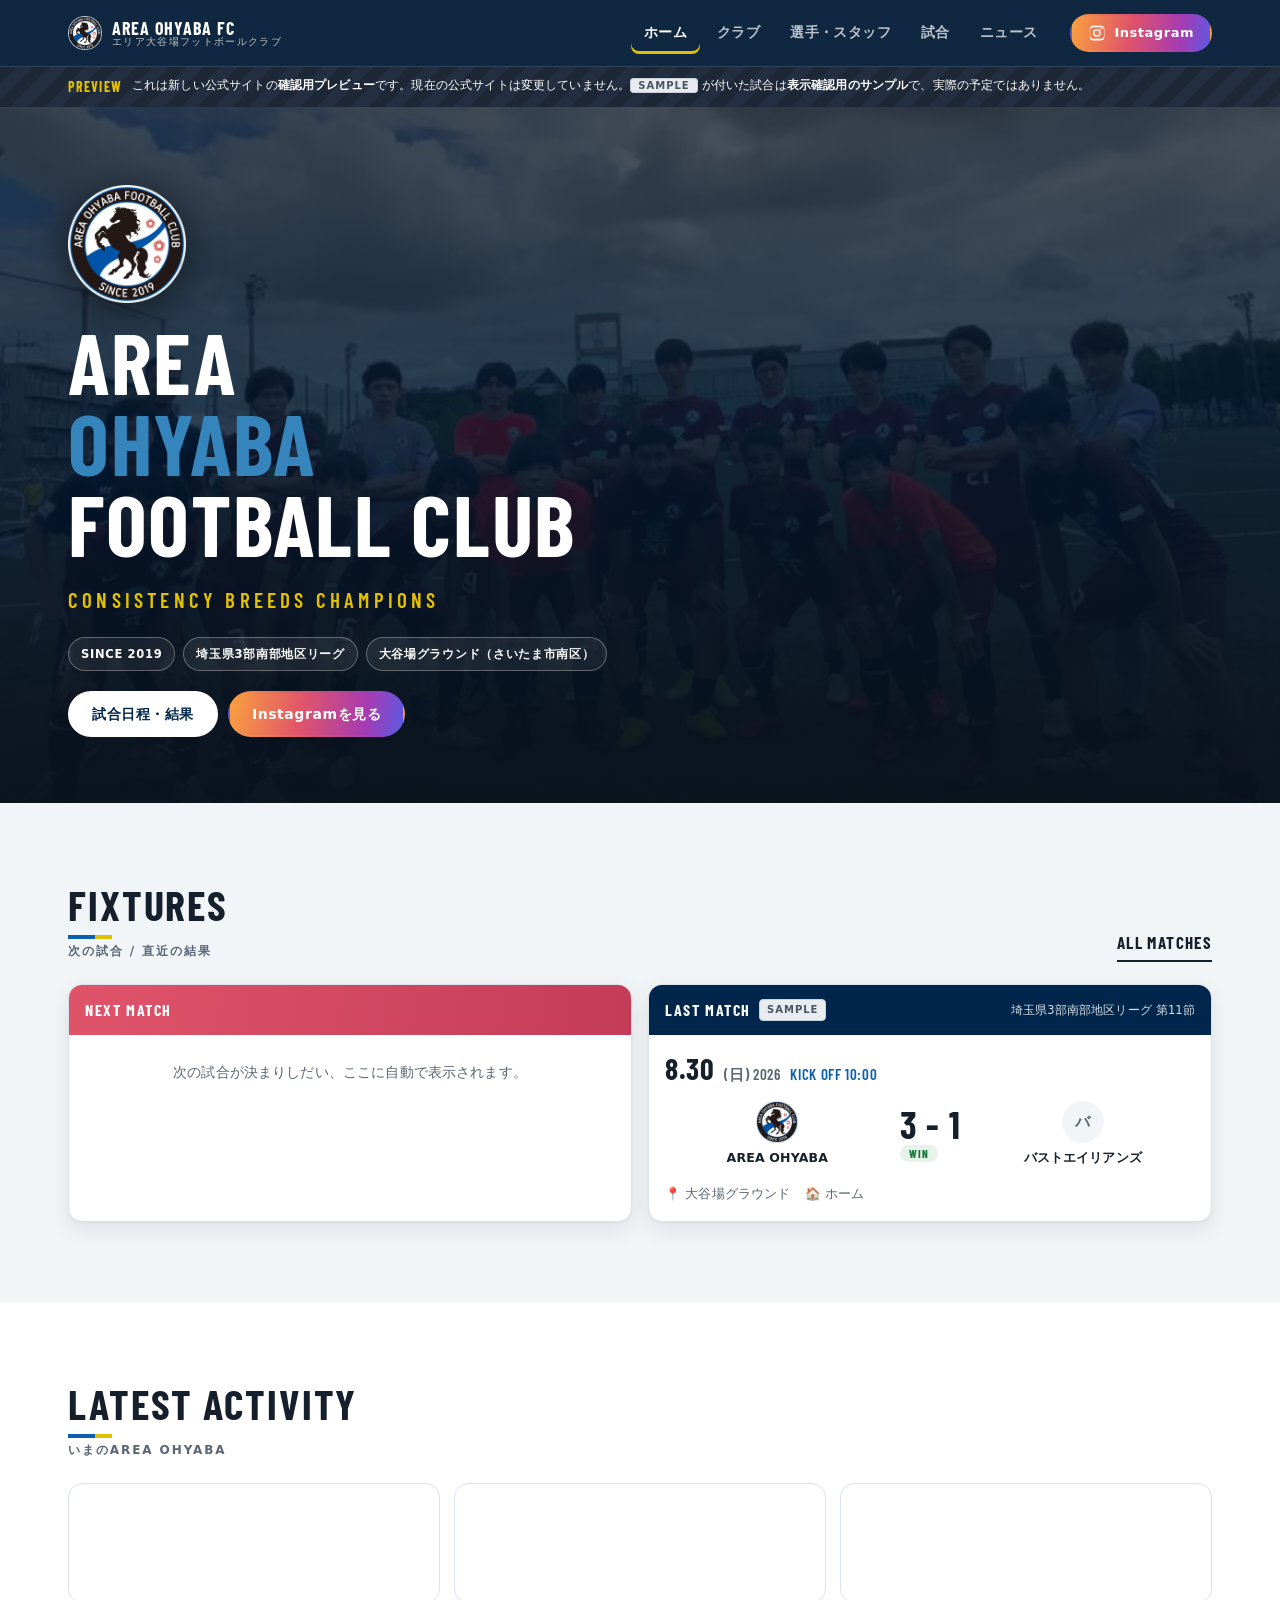
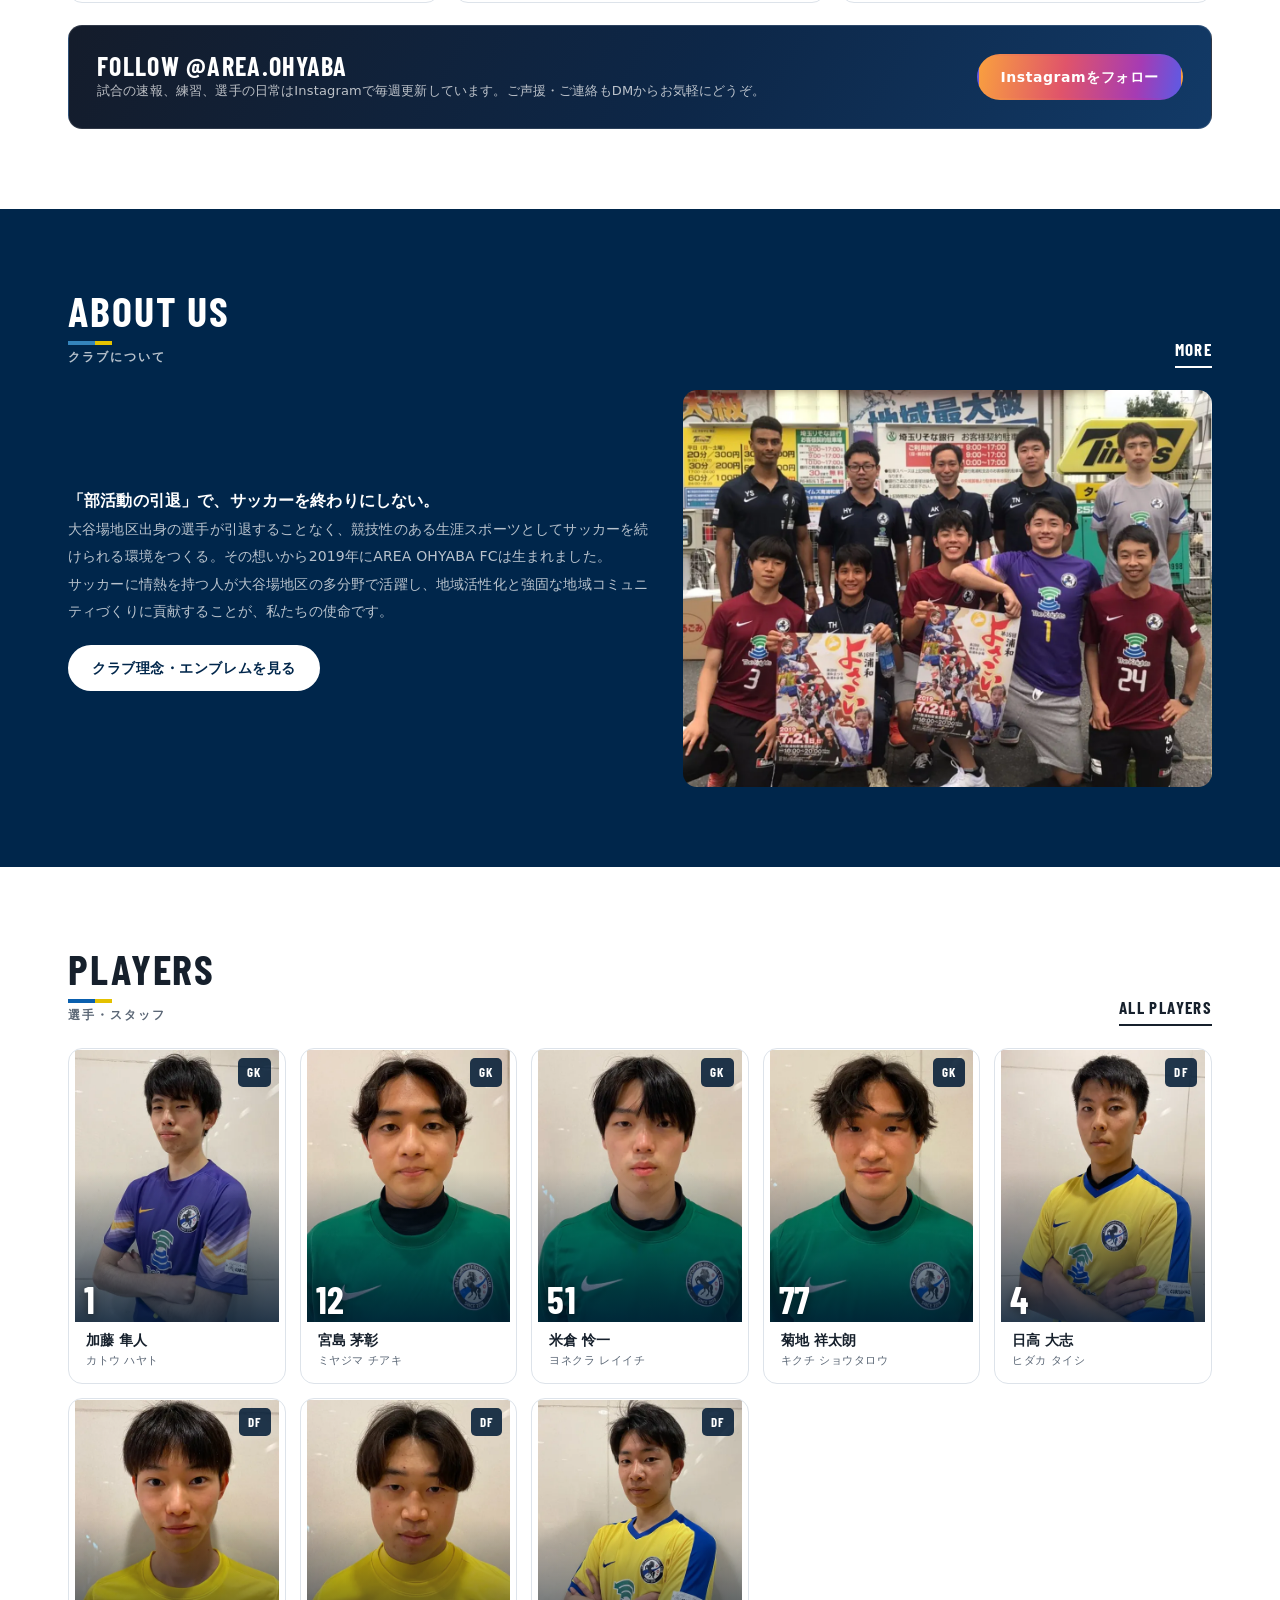
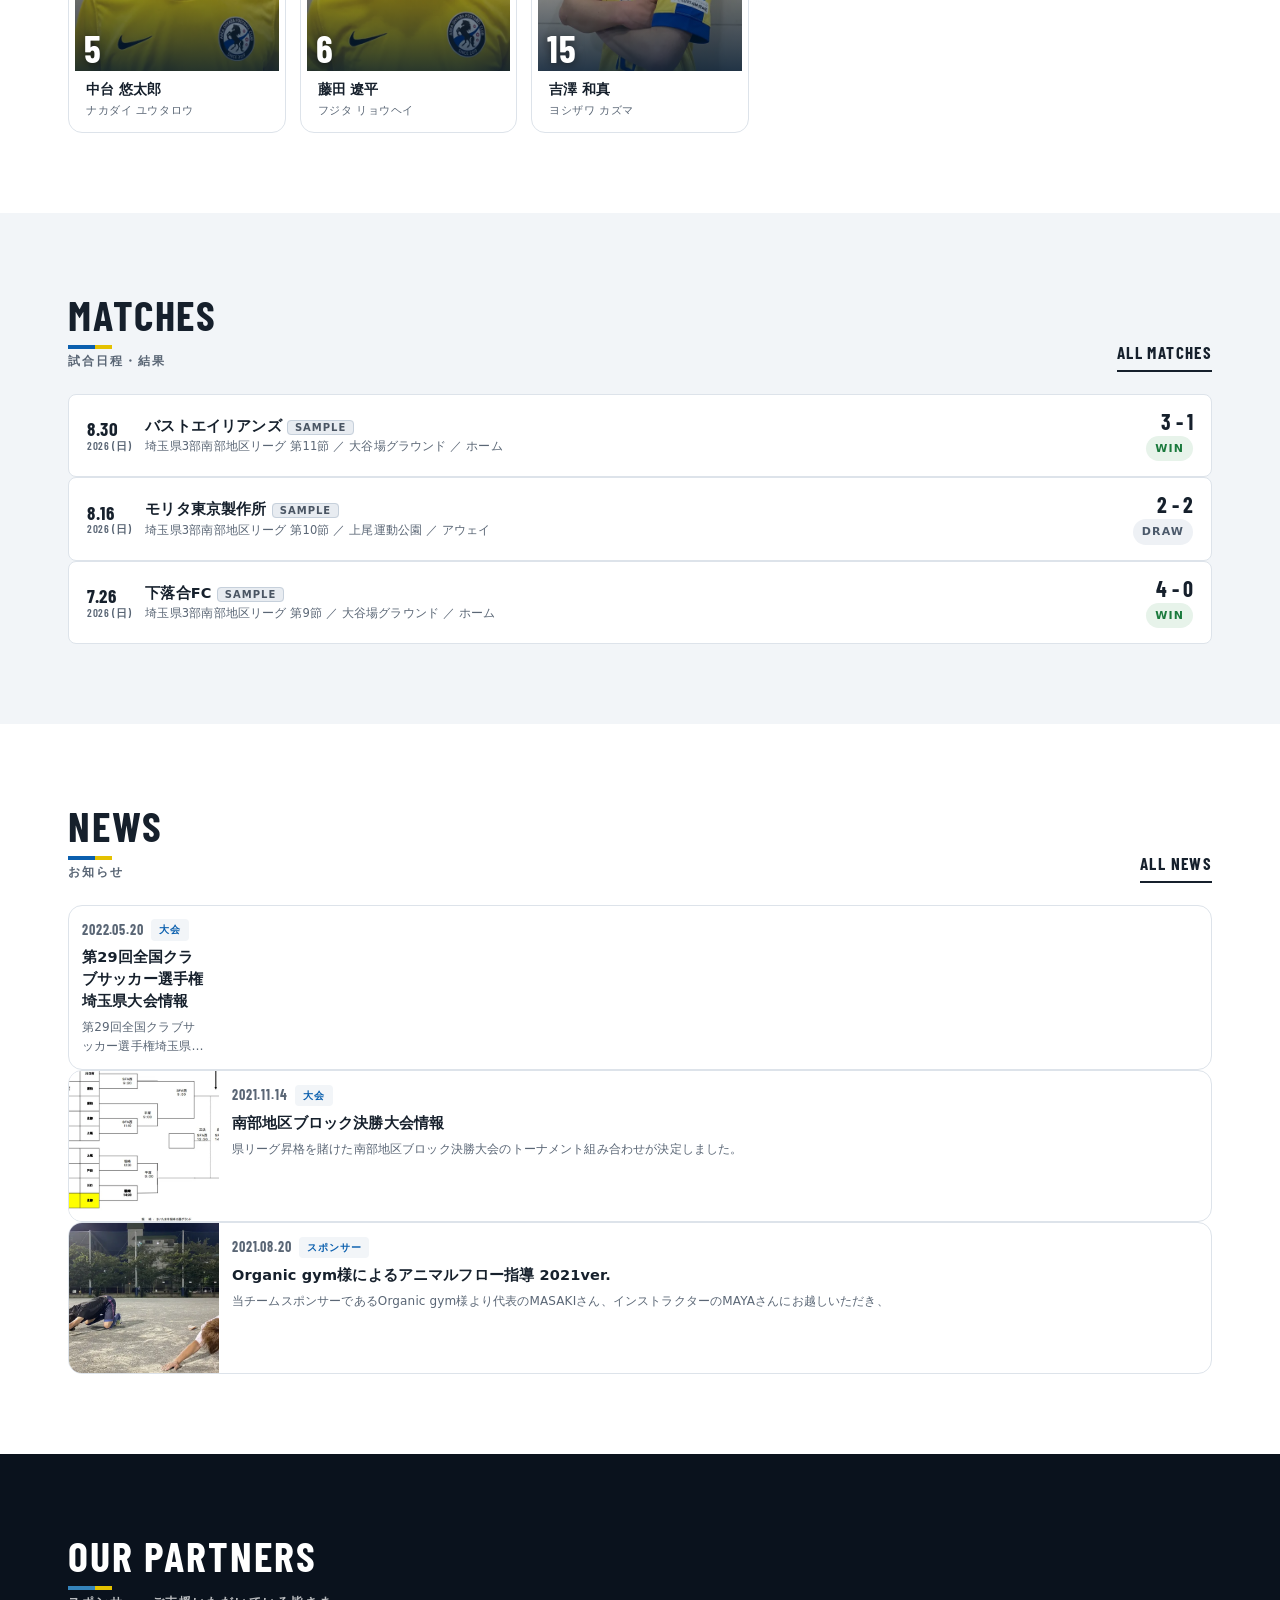
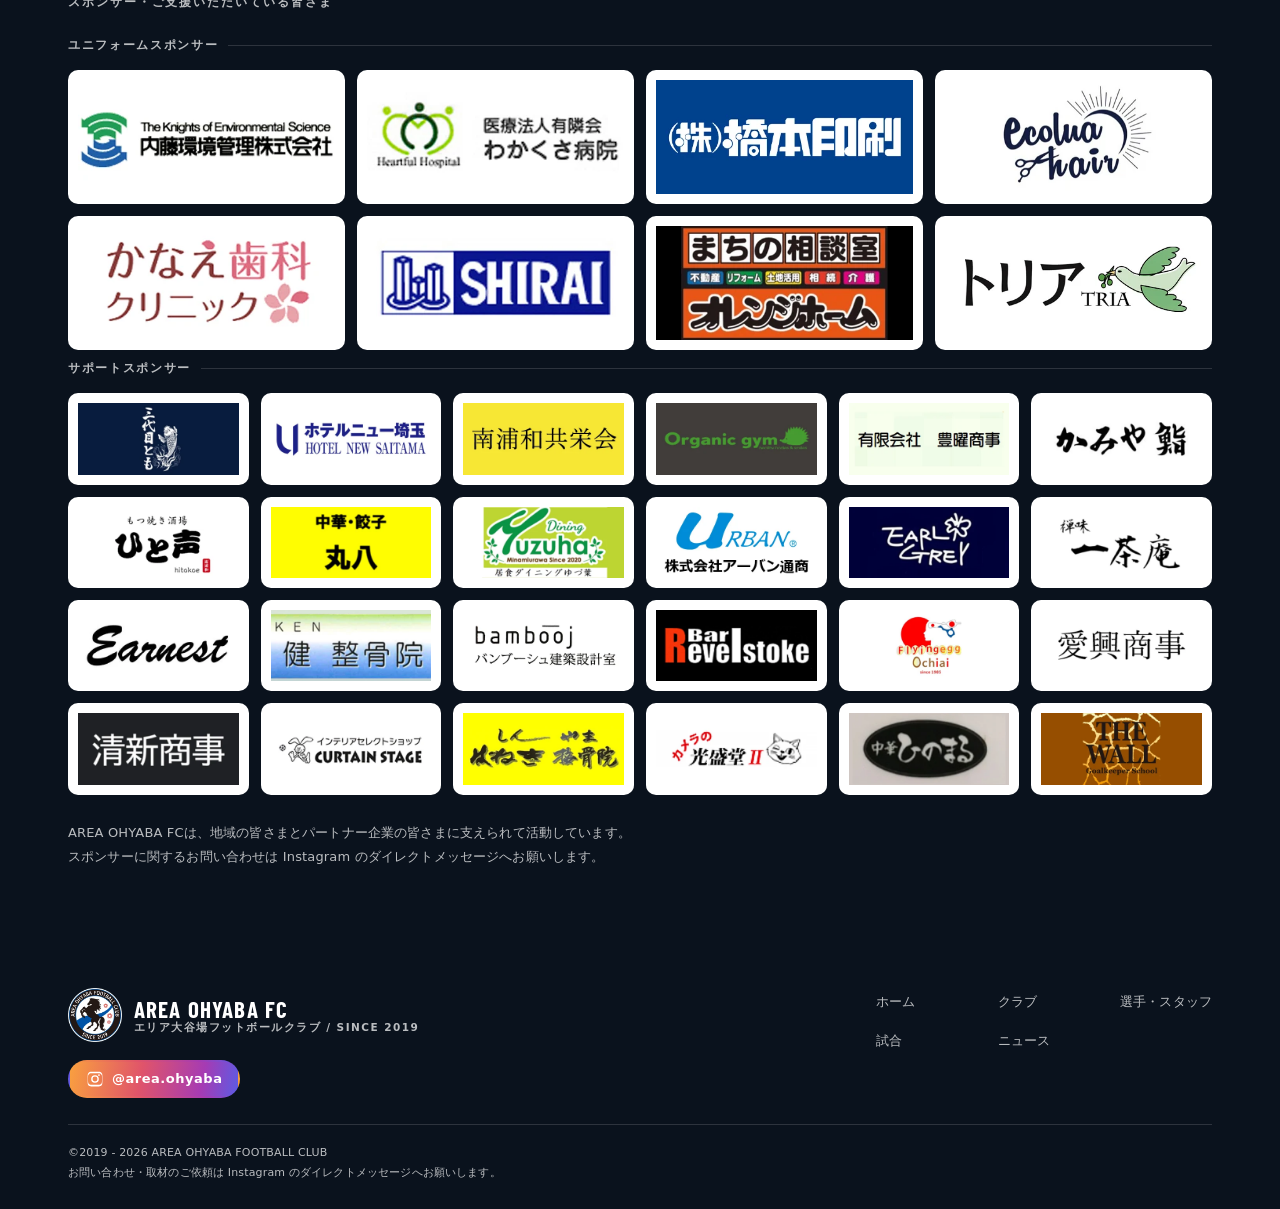
==== commit 2b71bef5: "更新方法の簡略化・ブランドカラー適用・画像とInstagram導線の整理 1. スプレッドシートを日本語見出しへ全面変更（試合/ニュース/選手/スタッフ/    スポンサー/Instagram/設定）" ====
--- a/site/index.html
+++ b/site/index.html
@@ -90,7 +90,7 @@
           <p style="margin-top:20px"><a class="btn btn--on-dark" href="club.html">クラブ理念・エンブレムを見る</a></p>
         </div>
         <figure class="about__fig">
-          <img src="assets/img/club/away-1200.webp" alt="AREA OHYABA FC の選手たち" loading="lazy" width="1200" height="800">
+          <img src="assets/img/club/community-1200.webp" alt="地域イベントに参加するAREA OHYABA FCの選手たち" loading="lazy" width="1200" height="900">
         </figure>
       </div>
     </div>
@@ -142,15 +142,6 @@
     </div>
   </section>
 
-  <!-- 10 SOCIAL -->
-  <section class="section section--tight">
-    <div class="wrap" style="text-align:center">
-      <p style="font-family:var(--display);font-size:26px;font-weight:700;letter-spacing:.08em;text-transform:uppercase">Follow Us</p>
-      <p style="font-size:13px;color:var(--text-2);margin:6px 0 16px">最新の活動はInstagramで発信しています。</p>
-      <a class="btn btn--ig js-ig-link" href="#" target="_blank" rel="noopener">@area.ohyaba をフォロー</a>
-    </div>
-  </section>
-
 </main>
 <script src="assets/js/config.js"></script>
 <script src="assets/js/app.js"></script>
--- a/site/assets/css/style.css
+++ b/site/assets/css/style.css
@@ -76,10 +76,10 @@
 .section--dark .shead__ja,.section--ink .shead__ja{color:var(--text-inv-2)}
 .shead__en::after{
   content:"";display:block;width:44px;height:4px;margin-top:10px;
-  background:linear-gradient(90deg,var(--blue) 0 60%,var(--nadeshiko) 60% 100%);
+  background:linear-gradient(90deg,var(--blue) 0 62%,var(--gold) 62% 100%);
 }
 .section--dark .shead__en::after,.section--ink .shead__en::after{
-  background:linear-gradient(90deg,var(--blue-lt) 0 60%,var(--nadeshiko) 60% 100%);
+  background:linear-gradient(90deg,var(--blue-lt) 0 62%,var(--gold) 62% 100%);
 }
 
 /* リンクボタン */
@@ -161,7 +161,9 @@
 }
 .drawer a .en{font-family:var(--display);font-size:24px;font-weight:700;letter-spacing:.05em;text-transform:uppercase}
 .drawer a .ja{font-size:12px;color:var(--text-inv-2)}
+.drawer a[aria-current="page"]{box-shadow:inset 3px 0 0 var(--gold)}
 .drawer a[aria-current="page"] .en{color:var(--gold)}
+.drawer a[aria-current="page"]{padding-left:14px}
 .drawer__social{display:flex;gap:10px;margin-top:22px;flex-wrap:wrap}
 
 /* ---------- 6. ヒーロー ---------- */
@@ -236,8 +238,8 @@
 .mcard__foot span{display:inline-flex;align-items:center;gap:5px}
 .mcard__empty{padding:26px 16px;text-align:center;color:var(--text-2);font-size:13.5px}
 .tag-sample{
-  background:var(--gold);color:#2b2200;font-size:10px;font-weight:800;
-  letter-spacing:.1em;padding:2px 7px;border-radius:4px;flex:none;
+  background:#e8ecf1;color:#4a5563;border:1px solid #c6d0db;
+  font-size:10px;font-weight:800;letter-spacing:.1em;padding:1px 7px;border-radius:4px;flex:none;
 }
 
 /* 試合リスト（行） */
@@ -261,7 +263,7 @@
   min-height:36px;padding:0 15px;border-radius:999px;border:1.5px solid var(--line);
   background:#fff;font-size:13px;font-weight:700;color:var(--text-2);display:inline-flex;align-items:center;
 }
-.chip[aria-pressed="true"]{background:var(--navy);border-color:var(--navy);color:#fff}
+.chip[aria-pressed="true"]{background:var(--gold);border-color:var(--gold);color:var(--ink)}
 
 /* ---------- 8. LATEST ACTIVITY (Instagram) ---------- */
 .ig-grid{display:grid;gap:14px}
@@ -357,7 +359,7 @@
 .modal__kn{font-size:11.5px;color:var(--text-inv-2);letter-spacing:.08em}
 .modal__pos{
   position:absolute;right:16px;bottom:16px;z-index:2;font-family:var(--display);
-  font-size:15px;font-weight:700;letter-spacing:.1em;background:var(--nadeshiko);color:#fff;
+  font-size:15px;font-weight:700;letter-spacing:.1em;background:var(--gold);color:var(--ink);
   padding:5px 12px;border-radius:6px;
 }
 .dl{display:grid;grid-template-columns:86px 1fr;gap:0;margin:0;padding:4px 18px 0}
@@ -515,7 +517,7 @@
     color:var(--text-inv-2);transition:.15s;
   }
   .hd__nav a:hover{color:#fff;background:rgba(255,255,255,.08)}
-  .hd__nav a[aria-current="page"]{color:#fff;box-shadow:inset 0 -3px 0 var(--nadeshiko)}
+  .hd__nav a[aria-current="page"]{color:#fff;box-shadow:inset 0 -3px 0 var(--gold)}
   .hd__ig{display:inline-flex;margin-left:8px}
   .burger,.drawer{display:none}
   .pgrid{grid-template-columns:repeat(5,1fr)}
